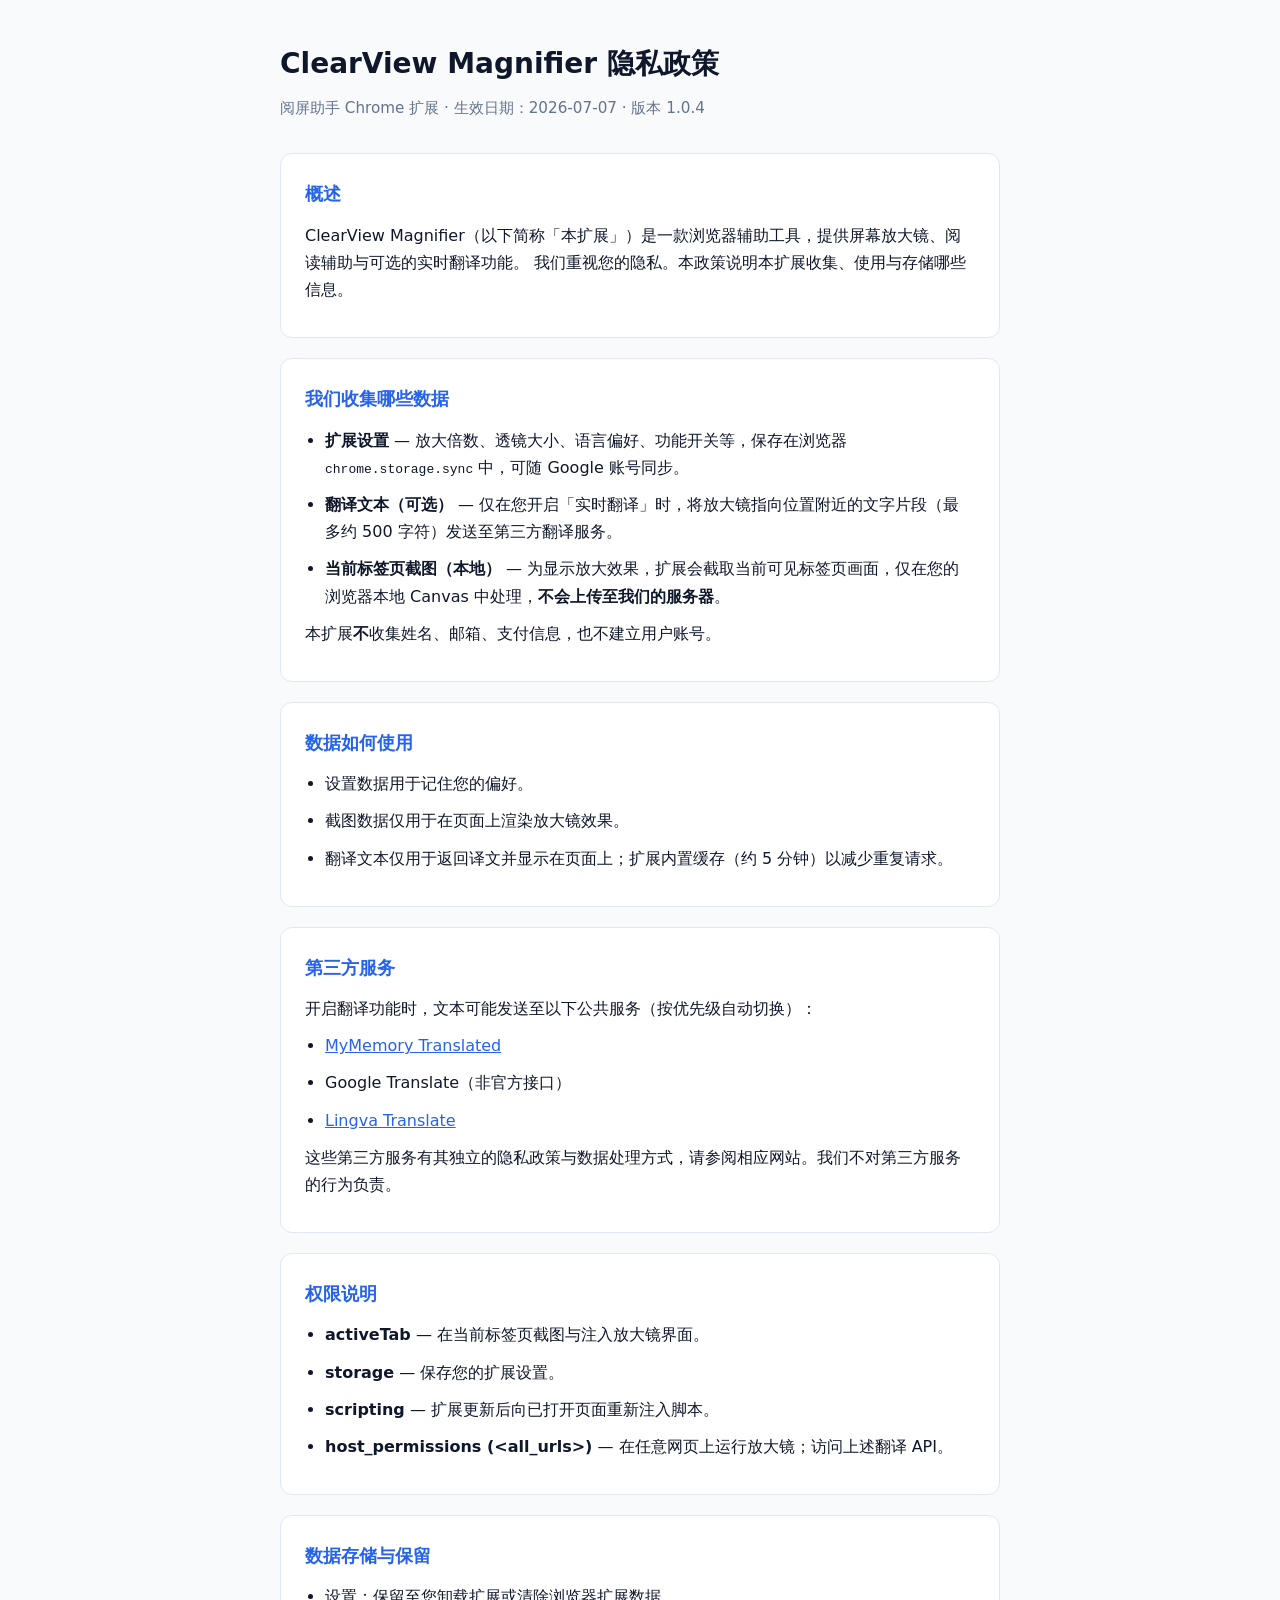
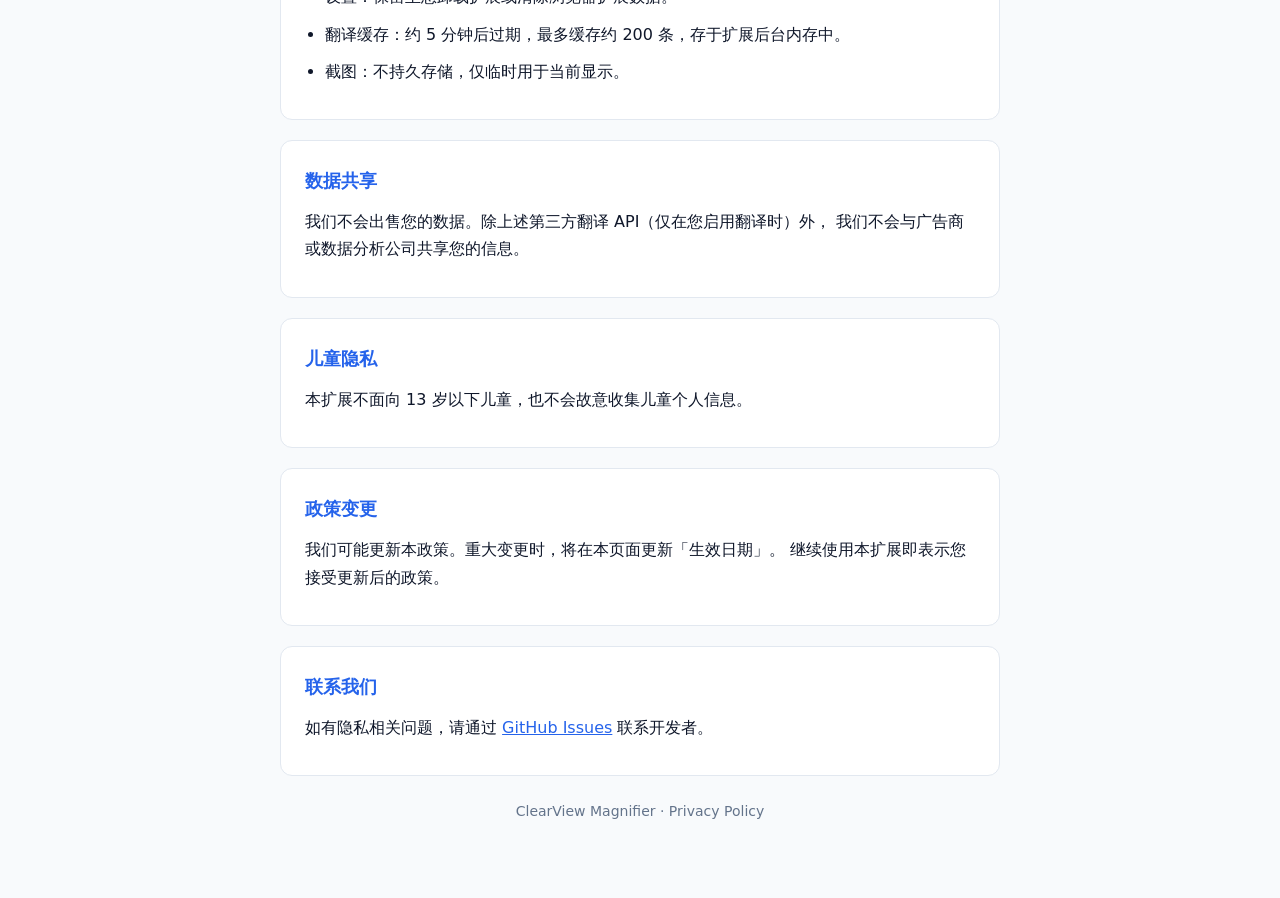
==== docs/privacy.html @ 557e32a2 "Initial release: ClearView Magnifier v1.0.4 Co-authored-by: Cursor <cursoragent@cursor.com>" ====
<!DOCTYPE html>
<html lang="zh-CN">
<head>
  <meta charset="UTF-8">
  <meta name="viewport" content="width=device-width, initial-scale=1.0">
  <title>ClearView Magnifier 隐私政策</title>
  <meta name="description" content="ClearView Magnifier（阅屏助手）Chrome 扩展隐私政策">
  <style>
    :root {
      color-scheme: light dark;
      --bg: #f8fafc;
      --card: #ffffff;
      --text: #0f172a;
      --muted: #64748b;
      --accent: #2563eb;
      --border: #e2e8f0;
    }
    @media (prefers-color-scheme: dark) {
      :root {
        --bg: #0f172a;
        --card: #1e293b;
        --text: #f1f5f9;
        --muted: #94a3b8;
        --border: #334155;
      }
    }
    * { box-sizing: border-box; }
    body {
      margin: 0;
      font-family: "Segoe UI", "Microsoft YaHei", system-ui, sans-serif;
      background: var(--bg);
      color: var(--text);
      line-height: 1.7;
    }
    .wrap {
      max-width: 760px;
      margin: 0 auto;
      padding: 40px 20px 64px;
    }
    header {
      margin-bottom: 32px;
    }
    h1 {
      font-size: 1.75rem;
      margin: 0 0 8px;
    }
    .meta {
      color: var(--muted);
      font-size: 0.95rem;
    }
    section {
      background: var(--card);
      border: 1px solid var(--border);
      border-radius: 12px;
      padding: 24px;
      margin-bottom: 20px;
    }
    h2 {
      font-size: 1.15rem;
      margin: 0 0 12px;
      color: var(--accent);
    }
    p, li { margin: 0 0 10px; }
    ul { padding-left: 1.25rem; margin: 0; }
    a { color: var(--accent); }
    footer {
      text-align: center;
      color: var(--muted);
      font-size: 0.875rem;
      margin-top: 24px;
    }
  </style>
</head>
<body>
  <div class="wrap">
    <header>
      <h1>ClearView Magnifier 隐私政策</h1>
      <p class="meta">阅屏助手 Chrome 扩展 · 生效日期：2026-07-07 · 版本 1.0.4</p>
    </header>

    <section>
      <h2>概述</h2>
      <p>
        ClearView Magnifier（以下简称「本扩展」）是一款浏览器辅助工具，提供屏幕放大镜、阅读辅助与可选的实时翻译功能。
        我们重视您的隐私。本政策说明本扩展收集、使用与存储哪些信息。
      </p>
    </section>

    <section>
      <h2>我们收集哪些数据</h2>
      <ul>
        <li><strong>扩展设置</strong> — 放大倍数、透镜大小、语言偏好、功能开关等，保存在浏览器 <code>chrome.storage.sync</code> 中，可随 Google 账号同步。</li>
        <li><strong>翻译文本（可选）</strong> — 仅在您开启「实时翻译」时，将放大镜指向位置附近的文字片段（最多约 500 字符）发送至第三方翻译服务。</li>
        <li><strong>当前标签页截图（本地）</strong> — 为显示放大效果，扩展会截取当前可见标签页画面，仅在您的浏览器本地 Canvas 中处理，<strong>不会上传至我们的服务器</strong>。</li>
      </ul>
      <p>本扩展<strong>不</strong>收集姓名、邮箱、支付信息，也不建立用户账号。</p>
    </section>

    <section>
      <h2>数据如何使用</h2>
      <ul>
        <li>设置数据用于记住您的偏好。</li>
        <li>截图数据仅用于在页面上渲染放大镜效果。</li>
        <li>翻译文本仅用于返回译文并显示在页面上；扩展内置缓存（约 5 分钟）以减少重复请求。</li>
      </ul>
    </section>

    <section>
      <h2>第三方服务</h2>
      <p>开启翻译功能时，文本可能发送至以下公共服务（按优先级自动切换）：</p>
      <ul>
        <li><a href="https://mymemory.translated.net/" target="_blank" rel="noopener">MyMemory Translated</a></li>
        <li>Google Translate（非官方接口）</li>
        <li><a href="https://lingva.ml/" target="_blank" rel="noopener">Lingva Translate</a></li>
      </ul>
      <p>这些第三方服务有其独立的隐私政策与数据处理方式，请参阅相应网站。我们不对第三方服务的行为负责。</p>
    </section>

    <section>
      <h2>权限说明</h2>
      <ul>
        <li><strong>activeTab</strong> — 在当前标签页截图与注入放大镜界面。</li>
        <li><strong>storage</strong> — 保存您的扩展设置。</li>
        <li><strong>scripting</strong> — 扩展更新后向已打开页面重新注入脚本。</li>
        <li><strong>host_permissions (&lt;all_urls&gt;)</strong> — 在任意网页上运行放大镜；访问上述翻译 API。</li>
      </ul>
    </section>

    <section>
      <h2>数据存储与保留</h2>
      <ul>
        <li>设置：保留至您卸载扩展或清除浏览器扩展数据。</li>
        <li>翻译缓存：约 5 分钟后过期，最多缓存约 200 条，存于扩展后台内存中。</li>
        <li>截图：不持久存储，仅临时用于当前显示。</li>
      </ul>
    </section>

    <section>
      <h2>数据共享</h2>
      <p>
        我们不会出售您的数据。除上述第三方翻译 API（仅在您启用翻译时）外，
        我们不会与广告商或数据分析公司共享您的信息。
      </p>
    </section>

    <section>
      <h2>儿童隐私</h2>
      <p>本扩展不面向 13 岁以下儿童，也不会故意收集儿童个人信息。</p>
    </section>

    <section>
      <h2>政策变更</h2>
      <p>
        我们可能更新本政策。重大变更时，将在本页面更新「生效日期」。
        继续使用本扩展即表示您接受更新后的政策。
      </p>
    </section>

    <section>
      <h2>联系我们</h2>
      <p>
        如有隐私相关问题，请通过
        <a href="https://github.com/caixinyu/clearview-magnifier/issues" target="_blank" rel="noopener">GitHub Issues</a>
        联系开发者。
      </p>
    </section>

    <footer>
      <p>ClearView Magnifier · Privacy Policy</p>
    </footer>
  </div>
</body>
</html>
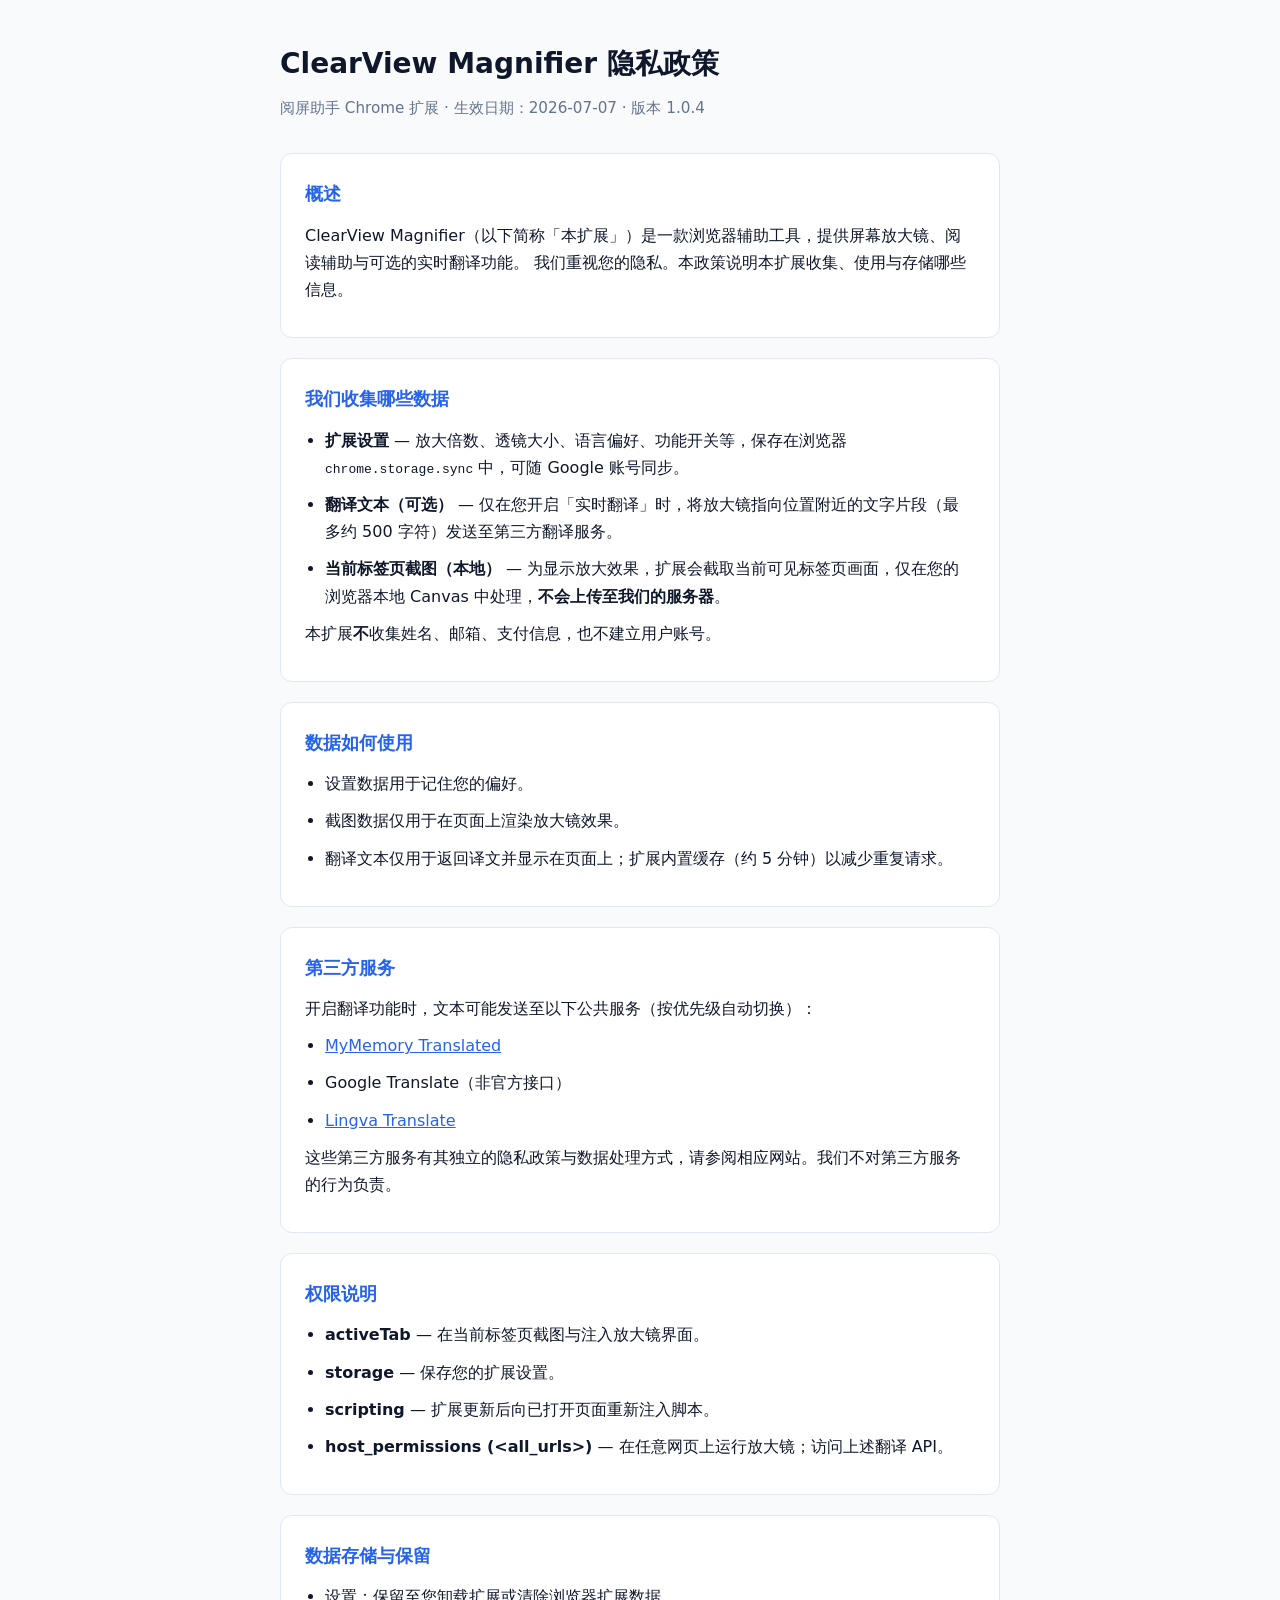
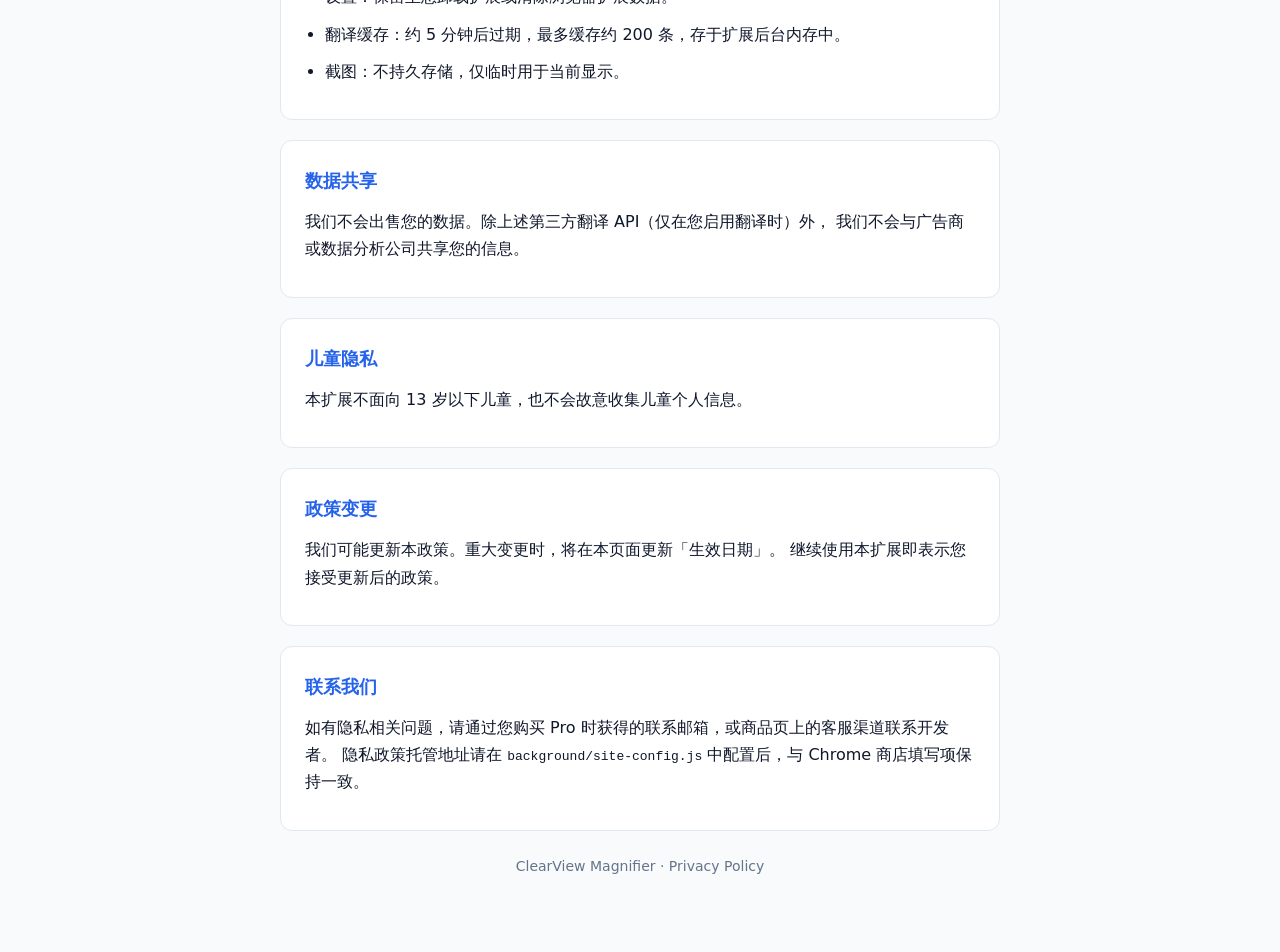
==== commit 14d4f018: "v1.1.1: Pro license, site config, brand docs" ====
--- a/docs/privacy.html
+++ b/docs/privacy.html
@@ -159,9 +159,8 @@
     <section>
       <h2>联系我们</h2>
       <p>
-        如有隐私相关问题，请通过
-        <a href="https://github.com/caixinyu/clearview-magnifier/issues" target="_blank" rel="noopener">GitHub Issues</a>
-        联系开发者。
+        如有隐私相关问题，请通过您购买 Pro 时获得的联系邮箱，或商品页上的客服渠道联系开发者。
+        隐私政策托管地址请在 <code>background/site-config.js</code> 中配置后，与 Chrome 商店填写项保持一致。
       </p>
     </section>
 
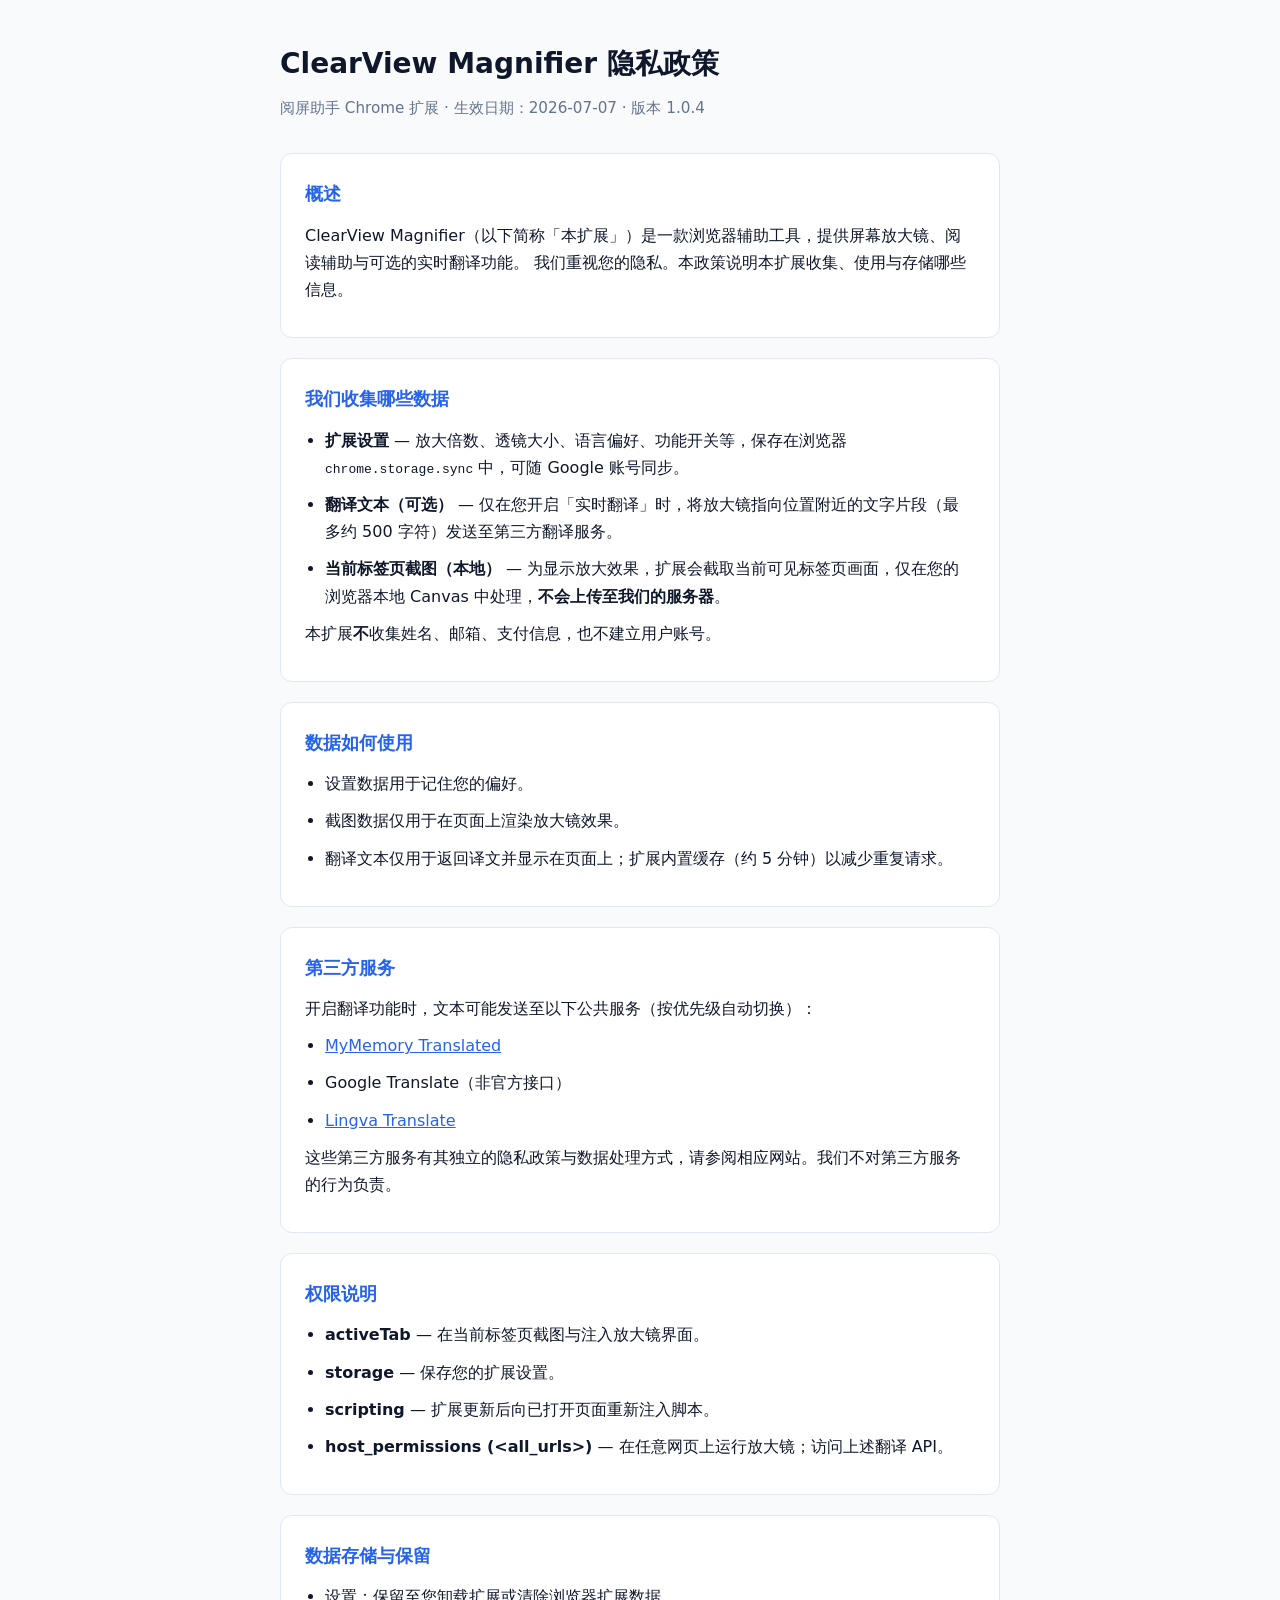
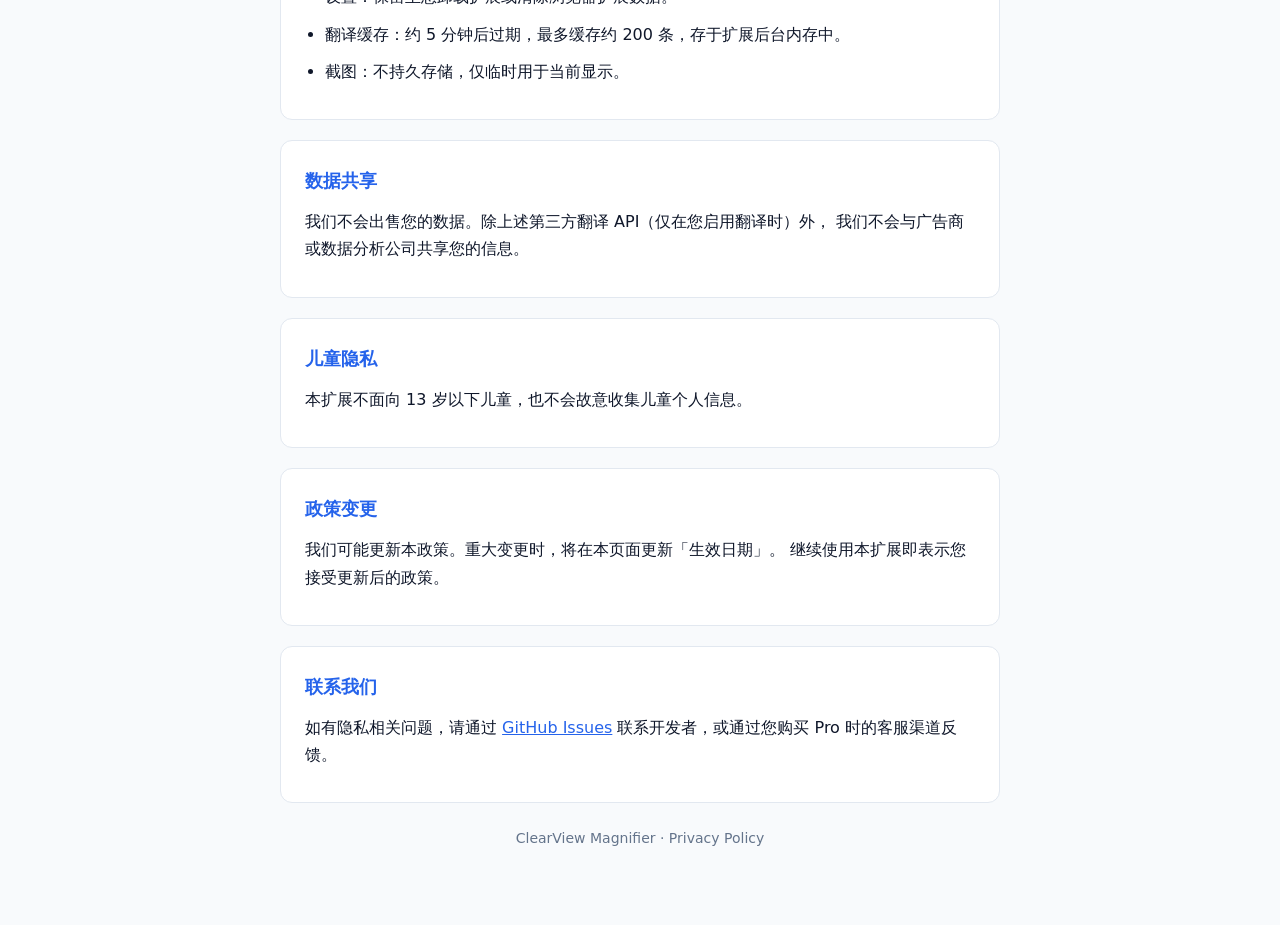
==== commit eefd229f: "Configure clearview-tools URLs and align docs to v1.1.1 Co-authored-by: Cursor <cursoragent@cursor.c" ====
--- a/docs/privacy.html
+++ b/docs/privacy.html
@@ -159,8 +159,9 @@
     <section>
       <h2>联系我们</h2>
       <p>
-        如有隐私相关问题，请通过您购买 Pro 时获得的联系邮箱，或商品页上的客服渠道联系开发者。
-        隐私政策托管地址请在 <code>background/site-config.js</code> 中配置后，与 Chrome 商店填写项保持一致。
+        如有隐私相关问题，请通过
+        <a href="https://github.com/clearview-tools/clearview-magnifier/issues" target="_blank" rel="noopener">GitHub Issues</a>
+        联系开发者，或通过您购买 Pro 时的客服渠道反馈。
       </p>
     </section>
 
